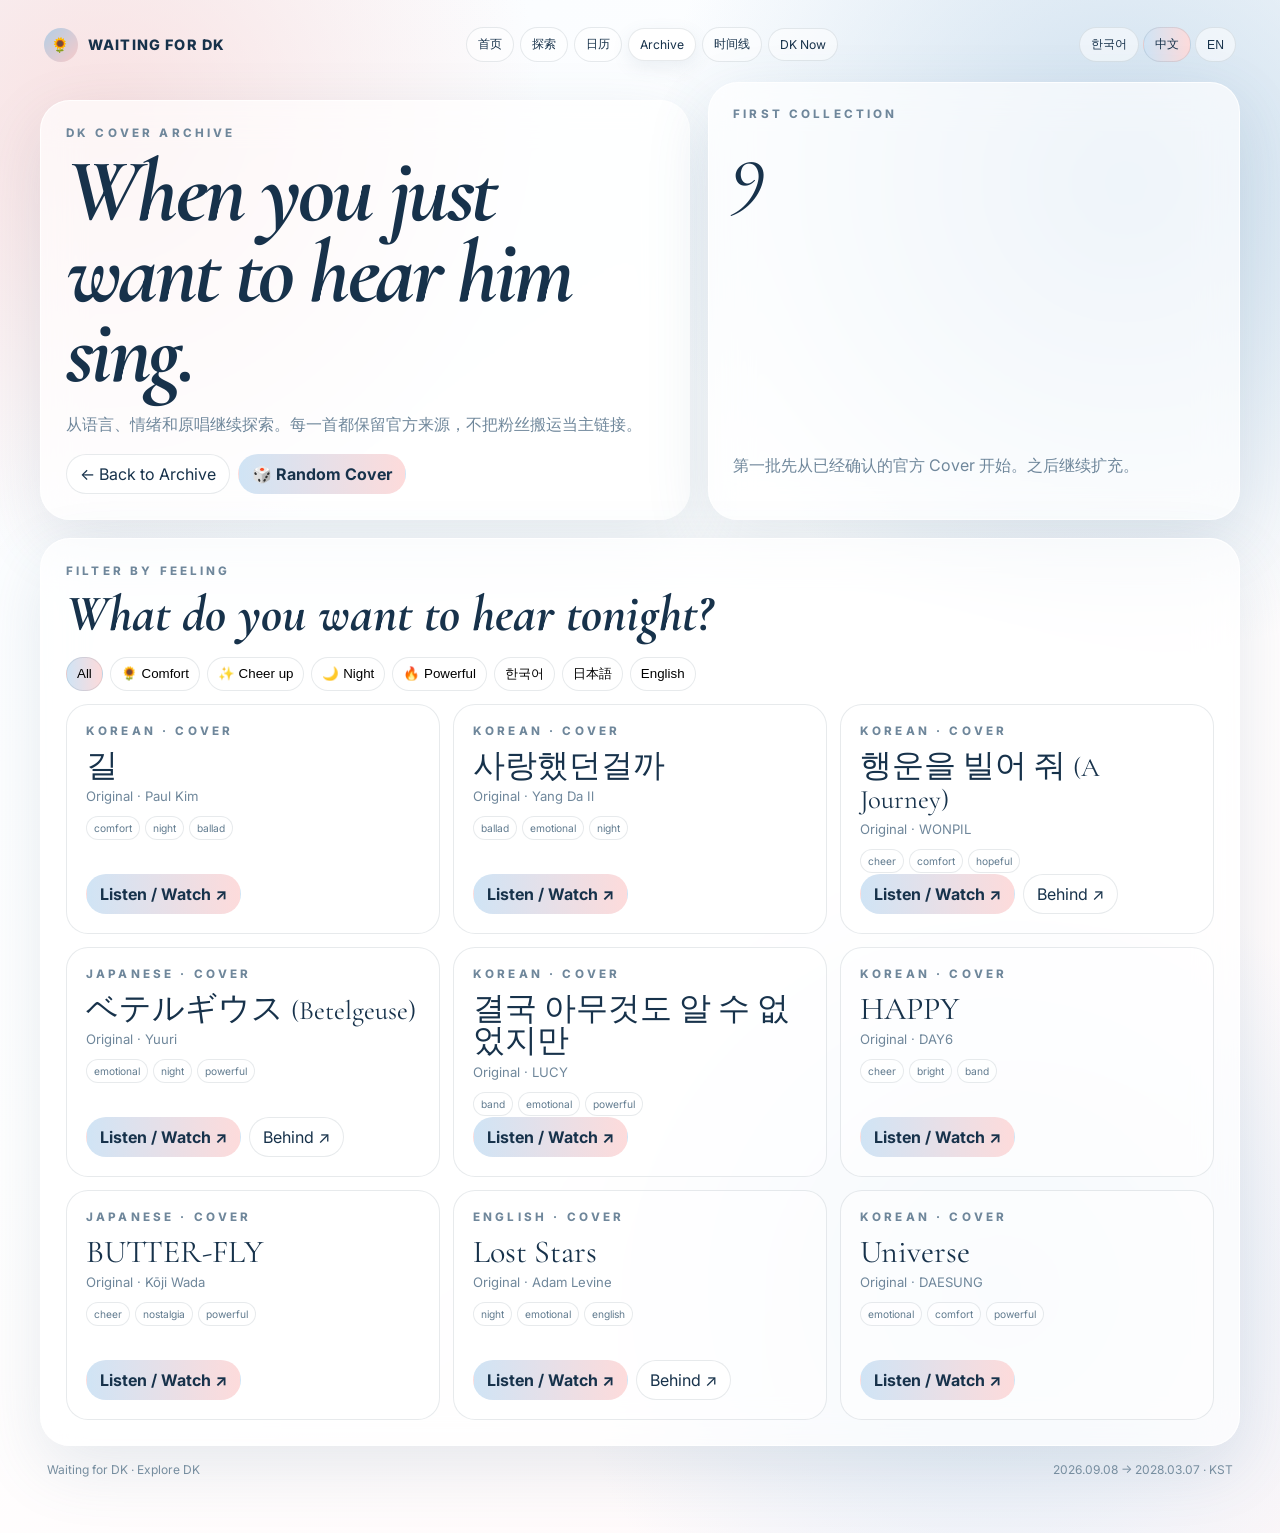
==== covers.html @ 8fb79468 "Add files via upload Add DK Cover Archive" ====
<!doctype html>
<html lang="zh-Hans">
<head>
<meta charset="utf-8"><meta name="viewport" content="width=device-width,initial-scale=1">
<title>DK Cover Archive · Waiting for DK</title>
<link rel="preconnect" href="https://fonts.googleapis.com"><link rel="preconnect" href="https://fonts.gstatic.com" crossorigin>
<link href="https://fonts.googleapis.com/css2?family=Cormorant+Garamond:ital,wght@0,500;0,600;1,500;1,600&family=Inter:wght@400;500;600;700;800&display=swap" rel="stylesheet">
<link rel="stylesheet" href="assets/style.css">
</head>
<body>
<div class="wrap">
<nav class="site-nav"></nav>

<section class="cover-hero">
 <article class="glass section">
  <div class="eyebrow">DK COVER ARCHIVE</div>
  <h1 class="page-title">When you just<br>want to hear him sing.</h1>
  <p class="lede">从语言、情绪和原唱继续探索。每一首都保留官方来源，不把粉丝搬运当主链接。</p>
  <div class="row"><a class="btn" href="archive.html">← Back to Archive</a><button class="btn primary" id="randomCover">🎲 Random Cover</button></div>
 </article>
 <aside class="glass cover-stats">
  <div><div class="eyebrow">FIRST COLLECTION</div><div class="number" id="coverCount">9</div></div>
  <p class="lede">第一批先从已经确认的官方 Cover 开始。之后继续扩充。</p>
 </aside>
</section>

<section class="glass section">
 <div class="section-head">
  <div><div class="eyebrow">FILTER BY FEELING</div><h2 class="section-title">What do you want to hear tonight?</h2></div>
 </div>
 <div class="filters">
  <button class="filter active" data-filter="all">All</button>
  <button class="filter" data-filter="comfort">🌻 Comfort</button>
  <button class="filter" data-filter="cheer">✨ Cheer up</button>
  <button class="filter" data-filter="night">🌙 Night</button>
  <button class="filter" data-filter="powerful">🔥 Powerful</button>
  <button class="filter" data-filter="ko">한국어</button>
  <button class="filter" data-filter="ja">日本語</button>
  <button class="filter" data-filter="en">English</button>
 </div>
 <div class="cover-grid" id="coverGrid"></div>
</section>

<footer class="footer"></footer>
</div>
<div class="modal-back" id="modalBack"><div class="modal"><button class="close" id="modalClose">×</button><div id="modalContent"></div></div></div>
<script src="assets/data.js"></script><script src="assets/app.js"></script>
<script>
let coverFilter="all";
function languageLabel(x){return x==="ko"?"Korean":x==="ja"?"Japanese":"English"}
function renderCovers(){
 let arr=DATA.covers||[];
 if(coverFilter!=="all")arr=arr.filter(c=>c.language===coverFilter||c.moods.includes(coverFilter)||c.tags.includes(coverFilter));
 coverGrid.innerHTML=arr.map(c=>`
 <article class="cover-card">
  <div>
   <div class="eyebrow">${languageLabel(c.language)} · COVER</div>
   <div class="cover-title">${c.title}${c.subtitle?` <small>(${c.subtitle})</small>`:""}</div>
   <div class="artist">Original · ${c.original_artist}</div>
   <div class="cover-tags">${c.moods.slice(0,3).map(t=>`<span>${t}</span>`).join("")}</div>
  </div>
  <div class="row">
   <a class="btn primary" href="${c.url}" target="_blank">Listen / Watch ↗</a>
   ${c.behind?`<a class="btn" href="${c.behind}" target="_blank">Behind ↗</a>`:""}
  </div>
 </article>`).join("");
}
document.addEventListener("DOMContentLoaded",()=>{
 initNav("archive"); coverCount.textContent=(DATA.covers||[]).length; renderCovers();
 document.querySelectorAll("[data-filter]").forEach(b=>b.onclick=()=>{document.querySelectorAll("[data-filter]").forEach(x=>x.classList.remove("active"));b.classList.add("active");coverFilter=b.dataset.filter;renderCovers()});
 randomCover.onclick=()=>{const arr=DATA.covers||[];const c=arr[Math.floor(Math.random()*arr.length)];window.open(c.url,"_blank")}
});
</script>
</body></html>
---- assets/style.css ----
:root{--ink:#17324b;--muted:#6f879b;--blue:#b3cee5;--blue2:#d0e4f5;--pink:#f7cac9;--pink2:#fddbdb;--line:rgba(23,50,75,.10);--glass:rgba(255,255,255,.68);--shadow:0 22px 65px rgba(75,111,142,.14)}
*{box-sizing:border-box}html{scroll-behavior:smooth}body{margin:0;color:var(--ink);font-family:Inter,-apple-system,BlinkMacSystemFont,"Segoe UI","PingFang SC","Noto Sans KR","Microsoft YaHei",sans-serif;background:radial-gradient(circle at 8% 8%,rgba(247,202,201,.54),transparent 24%),radial-gradient(circle at 88% 12%,rgba(179,206,229,.68),transparent 27%),radial-gradient(circle at 78% 84%,rgba(208,228,245,.72),transparent 27%),linear-gradient(145deg,#f9fcff,#fff 48%,#fff8f9);min-height:100vh}a{color:inherit}.wrap{width:min(1200px,calc(100% - 28px));margin:auto;padding:18px 0 56px}.glass{background:var(--glass);border:1px solid rgba(255,255,255,.82);box-shadow:var(--shadow);backdrop-filter:blur(20px);-webkit-backdrop-filter:blur(20px);border-radius:30px}.site-nav{display:flex;align-items:center;justify-content:space-between;gap:14px;padding:9px 4px 20px}.brand{display:flex;align-items:center;gap:10px;text-decoration:none;font-weight:800;letter-spacing:.08em;text-transform:uppercase;font-size:.9rem}.brand-mark{width:34px;height:34px;border-radius:50%;display:grid;place-items:center;background:linear-gradient(135deg,var(--blue),var(--pink))}.nav-links{display:flex;align-items:center;gap:6px;flex-wrap:wrap}.nav-links a,.lang button{border:1px solid var(--line);background:rgba(255,255,255,.54);border-radius:999px;padding:8px 11px;text-decoration:none;font-size:.76rem}.nav-links a.active{background:#fff;box-shadow:0 6px 18px rgba(74,109,136,.1)}.lang{display:flex;gap:4px}.lang button{cursor:pointer;color:var(--ink)}.lang button.active{background:linear-gradient(90deg,var(--blue2),var(--pink2))}.eyebrow{font-size:.73rem;letter-spacing:.27em;text-transform:uppercase;color:var(--muted);font-weight:760;margin-bottom:12px}.serif{font-family:"Cormorant Garamond",Georgia,serif;font-style:italic}.page-title{font-family:"Cormorant Garamond",Georgia,serif;font-style:italic;font-size:clamp(3.1rem,7vw,6.8rem);line-height:.9;letter-spacing:-.04em;margin:0}.section-title{font-family:"Cormorant Garamond",Georgia,serif;font-style:italic;font-size:clamp(2.2rem,4vw,3.7rem);line-height:.95;margin:0}.lede{color:var(--muted);line-height:1.75;max-width:720px}.btn{border:1px solid var(--line);background:rgba(255,255,255,.68);border-radius:999px;padding:9px 13px;text-decoration:none;cursor:pointer;color:var(--ink);font:inherit}.btn.primary{background:linear-gradient(90deg,var(--blue2),var(--pink2));border-color:transparent;font-weight:700}.row{display:flex;gap:8px;align-items:center;flex-wrap:wrap}.grid2{display:grid;grid-template-columns:repeat(2,minmax(0,1fr));gap:18px}.grid3{display:grid;grid-template-columns:repeat(3,minmax(0,1fr));gap:14px}.panel{padding:25px}.section{margin-top:18px;padding:25px}.section-head{display:flex;justify-content:space-between;align-items:end;gap:16px;flex-wrap:wrap;margin-bottom:18px}.small{color:var(--muted);font-size:.82rem;line-height:1.65}.card{padding:18px;border:1px solid var(--line);border-radius:20px;background:rgba(255,255,255,.5)}.card h3{margin:7px 0 7px}.card p{margin:0;color:var(--muted);line-height:1.65;font-size:.86rem}.footer{display:flex;justify-content:space-between;gap:12px;flex-wrap:wrap;padding:16px 7px 0;color:#7a90a1;font-size:.75rem}
.home-hero{display:grid;grid-template-columns:1.08fr .92fr;gap:18px}.home-copy{min-height:630px;padding:clamp(28px,5vw,60px);display:flex;flex-direction:column;justify-content:center}.ddayrow{display:flex;align-items:flex-end;gap:14px;flex-wrap:wrap;margin:34px 0 18px}.dday{font-size:clamp(4.2rem,9vw,8.2rem);font-weight:850;line-height:.84;letter-spacing:-.06em;background:linear-gradient(110deg,#6d97b8,#d7959c);-webkit-background-clip:text;background-clip:text;color:transparent}.timer{display:grid;grid-template-columns:repeat(4,1fr);gap:8px;max-width:640px}.time{padding:14px 8px;text-align:center;background:rgba(255,255,255,.5);border:1px solid var(--line);border-radius:17px}.time b{display:block;font-size:clamp(1.3rem,3vw,2rem)}.time span{display:block;margin-top:4px;font-size:.62rem;letter-spacing:.13em;color:var(--muted);text-transform:uppercase}.hero-photo{min-height:630px;overflow:hidden;position:relative;background:linear-gradient(145deg,var(--blue2),#fff,var(--pink2))}.hero-photo img{position:absolute;inset:0;width:100%;height:100%;object-fit:cover}.hero-photo:after{content:"";position:absolute;inset:0;background:linear-gradient(180deg,transparent 42%,rgba(16,42,63,.76))}.photo-caption{position:absolute;left:25px;right:25px;bottom:24px;z-index:2;color:white}.photo-caption strong{display:block;font-size:2rem;font-family:"Cormorant Garamond",Georgia,serif;font-style:italic}.progressbar{height:13px;border-radius:999px;background:rgba(23,50,75,.08);overflow:hidden}.fill{height:100%;background:linear-gradient(90deg,var(--blue),var(--pink));width:0}.portal-grid{display:grid;grid-template-columns:repeat(3,1fr);gap:13px}.portal{min-height:190px;padding:20px;border-radius:23px;border:1px solid var(--line);background:rgba(255,255,255,.5);text-decoration:none;display:flex;flex-direction:column;justify-content:space-between;transition:.22s}.portal:hover{transform:translateY(-4px);box-shadow:0 14px 30px rgba(80,113,140,.10)}.portal .icon{font-size:1.8rem}.portal b{display:block;font-family:"Cormorant Garamond",Georgia,serif;font-size:1.9rem}.portal span{color:var(--muted);font-size:.82rem;line-height:1.5}.daily-card{padding:22px;border-radius:24px;background:linear-gradient(135deg,rgba(208,228,245,.62),rgba(253,219,219,.48))}.daily-card .ko{font-family:"Cormorant Garamond",Georgia,serif;font-size:2rem;line-height:1.15}
.moods{display:grid;grid-template-columns:repeat(3,1fr);gap:11px}.mood{min-height:130px;border:1px solid var(--line);border-radius:21px;background:rgba(255,255,255,.48);padding:18px;cursor:pointer;text-align:left;color:var(--ink);transition:.2s}.mood:hover{transform:translateY(-3px)}.mood .icon{font-size:1.65rem}.mood b{display:block;margin-top:14px}.mood span{display:block;margin-top:4px;color:var(--muted);font-size:.78rem}.surprise{overflow:hidden}.surprise-img{height:260px;background:linear-gradient(135deg,var(--blue2),var(--pink2))}.surprise-img img{width:100%;height:100%;object-fit:cover}.surprise-body{padding:20px}.universe{height:430px;position:relative;border-radius:24px;background:radial-gradient(circle at center,rgba(255,255,255,.78),rgba(208,228,245,.22) 52%,rgba(179,206,229,.12));border:1px solid var(--line)}.center-orb{position:absolute;left:50%;top:50%;transform:translate(-50%,-50%);width:126px;height:126px;border-radius:50%;display:grid;place-items:center;text-align:center;background:linear-gradient(135deg,var(--blue),var(--pink));font-family:"Cormorant Garamond",Georgia,serif;font-size:2rem;font-style:italic}.orb{position:absolute;border:1px solid var(--line);background:rgba(255,255,255,.74);border-radius:999px;padding:11px 14px;cursor:pointer}.o1{left:8%;top:16%}.o2{right:8%;top:15%}.o3{left:13%;bottom:18%}.o4{right:12%;bottom:17%}.o5{left:43%;top:6%}.o6{left:42%;bottom:6%}
.calendar-head{display:flex;justify-content:space-between;align-items:end;gap:14px;flex-wrap:wrap}.weekdays,.calendar-grid{display:grid;grid-template-columns:repeat(7,minmax(0,1fr));gap:9px}.weekday{text-align:center;color:var(--muted);font-size:.7rem;letter-spacing:.12em;text-transform:uppercase;padding-top:10px}.calendar-grid{margin-top:8px}.day{min-height:104px;padding:10px;border-radius:17px;background:rgba(255,255,255,.5);border:1px solid rgba(23,50,75,.07);display:flex;flex-direction:column;justify-content:space-between}.day.empty{opacity:.35;border-style:dashed}.day.completed{background:linear-gradient(180deg,rgba(255,255,255,.76),rgba(179,206,229,.24))}.day.future{background:linear-gradient(180deg,rgba(255,255,255,.76),rgba(247,202,201,.17))}.day.today{outline:2px solid rgba(109,151,184,.4);box-shadow:0 9px 24px rgba(109,151,184,.12)}.day.outside{opacity:.5}.day-number{font-weight:780}.day-meta{font-size:.69rem;color:#5f7e96}.badge{display:inline-flex;margin-top:5px;padding:3px 6px;border-radius:999px;background:rgba(255,255,255,.7);border:1px solid var(--line);font-size:.61rem}
.searchbar{display:grid;grid-template-columns:1fr auto;gap:8px}.searchbar input{border:1px solid var(--line);background:rgba(255,255,255,.66);border-radius:18px;padding:15px 17px;font:inherit;color:var(--ink);outline:none}.filters{display:flex;gap:7px;flex-wrap:wrap;margin:13px 0}.filter{border:1px solid var(--line);background:rgba(255,255,255,.6);border-radius:999px;padding:7px 10px;cursor:pointer}.filter.active{background:linear-gradient(90deg,var(--blue2),var(--pink2))}.archive-grid{display:grid;grid-template-columns:repeat(3,1fr);gap:13px}.archive-card{overflow:hidden;border:1px solid var(--line);border-radius:21px;background:rgba(255,255,255,.52)}.archive-img{height:170px;background:linear-gradient(135deg,var(--blue2),var(--pink2))}.archive-img img{width:100%;height:100%;object-fit:cover}.archive-body{padding:16px}.archive-body small{color:var(--muted)}.archive-body h3{margin:6px 0 7px}.archive-body p{margin:0;color:var(--muted);font-size:.82rem;line-height:1.6}.timeline{display:grid;gap:13px}.era{display:grid;grid-template-columns:110px 1fr;gap:20px;padding:20px;border:1px solid var(--line);border-radius:22px;background:rgba(255,255,255,.5)}.era-year{font-family:"Cormorant Garamond",Georgia,serif;font-size:2.8rem;font-style:italic}.era p{margin:4px 0 0;color:var(--muted);line-height:1.65}.social-grid{display:grid;grid-template-columns:repeat(3,1fr);gap:13px}.social-card{min-height:180px;padding:18px;border:1px solid var(--line);border-radius:21px;background:rgba(255,255,255,.5);text-decoration:none;display:flex;flex-direction:column;justify-content:space-between}.social-card b{font-size:1.25rem}.social-card small{color:var(--muted)}.modal-back{position:fixed;inset:0;background:rgba(13,31,47,.42);display:none;align-items:center;justify-content:center;padding:18px;z-index:20}.modal-back.show{display:flex}.modal{width:min(620px,100%);max-height:88vh;overflow:auto;background:#fff;padding:25px;border-radius:28px}.close{float:right;border:0;background:#eef4f8;border-radius:50%;width:34px;height:34px;cursor:pointer}
@media(max-width:900px){.home-hero{grid-template-columns:1fr}.hero-photo{min-height:540px}.grid2{grid-template-columns:1fr}.grid3,.archive-grid,.social-grid{grid-template-columns:1fr 1fr}.portal-grid{grid-template-columns:1fr 1fr}.moods{grid-template-columns:1fr 1fr}}
@media(max-width:690px){.nav-links{display:none}.grid3,.archive-grid,.social-grid{grid-template-columns:1fr}.portal-grid{grid-template-columns:1fr}.moods{grid-template-columns:1fr 1fr}.era{grid-template-columns:1fr}.weekdays,.calendar-grid{gap:5px}.day{min-height:82px;padding:7px}.day-meta{font-size:.61rem}}
@media(max-width:480px){.wrap{width:min(100% - 18px,1200px)}.home-copy{min-height:580px;padding:28px 21px}.hero-photo{min-height:470px}.timer{gap:5px}.moods{grid-template-columns:1fr}.universe{height:450px}.center-orb{width:106px;height:106px}.orb{font-size:.75rem}.o1{left:3%;top:12%}.o2{right:3%;top:13%}.o3{left:3%;bottom:20%}.o4{right:2%;bottom:19%}.o5{left:38%;top:3%}.o6{left:36%;bottom:4%}}

.mobile-dock{display:none}
@media(max-width:690px){
 .mobile-dock{position:fixed;left:10px;right:10px;bottom:10px;z-index:15;display:grid;grid-template-columns:repeat(6,1fr);gap:4px;padding:7px;background:rgba(255,255,255,.86);border:1px solid var(--line);border-radius:22px;box-shadow:0 16px 45px rgba(35,61,82,.18);backdrop-filter:blur(18px)}
 .mobile-dock a{text-decoration:none;text-align:center;padding:7px 2px;border-radius:14px;font-size:.58rem;color:var(--muted)}
 .mobile-dock a b{display:block;font-size:1rem;margin-bottom:2px}
 .mobile-dock a.active{background:linear-gradient(135deg,var(--blue2),var(--pink2));color:var(--ink)}
 body{padding-bottom:76px}
}

.cover-hero{display:grid;grid-template-columns:1.1fr .9fr;gap:18px}
.cover-stats{padding:24px;display:flex;flex-direction:column;justify-content:space-between;min-height:260px}
.cover-stats .number{font-family:"Cormorant Garamond",Georgia,serif;font-style:italic;font-size:5rem;line-height:.9}
.cover-grid{display:grid;grid-template-columns:repeat(3,minmax(0,1fr));gap:13px}
.cover-card{min-height:230px;padding:19px;border:1px solid var(--line);border-radius:22px;background:rgba(255,255,255,.52);display:flex;flex-direction:column;justify-content:space-between}
.cover-card .cover-title{font-family:"Cormorant Garamond",Georgia,serif;font-size:2rem;line-height:1.02;margin:12px 0 6px}
.cover-card .artist{color:var(--muted);font-size:.82rem}
.cover-tags{display:flex;gap:5px;flex-wrap:wrap;margin-top:12px}
.cover-tags span{padding:5px 7px;border:1px solid var(--line);border-radius:999px;font-size:.64rem;color:#617b8f;background:rgba(255,255,255,.58)}
@media(max-width:900px){.cover-hero{grid-template-columns:1fr}.cover-grid{grid-template-columns:1fr 1fr}}
@media(max-width:690px){.cover-grid{grid-template-columns:1fr}}
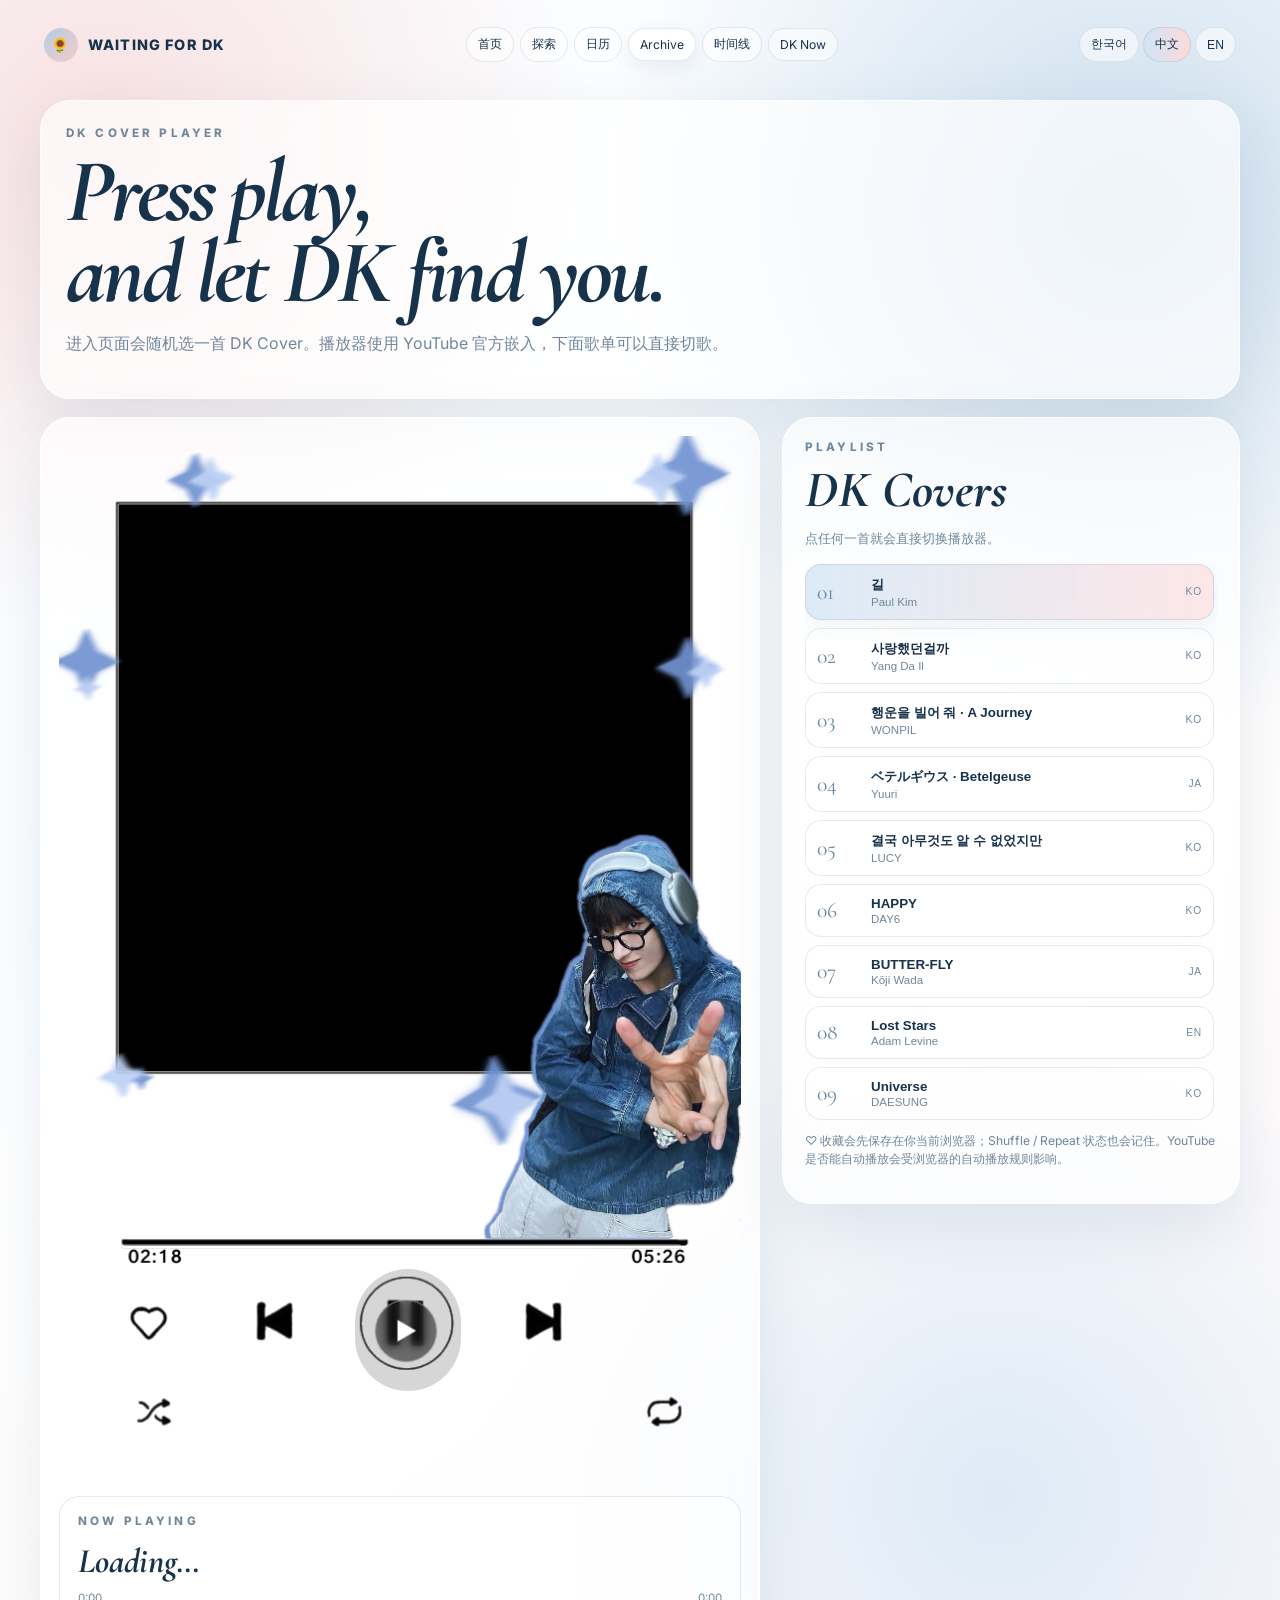
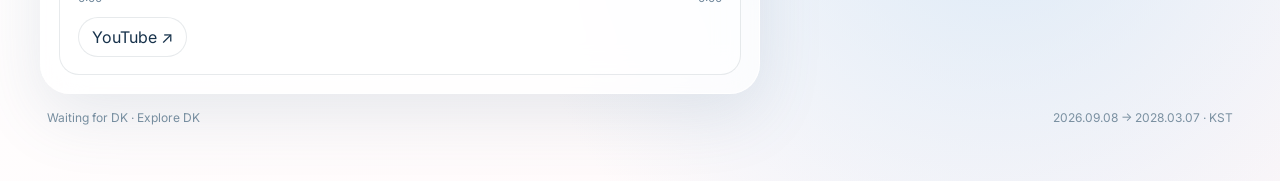
==== commit a0fca9cc: "Add files via upload Add DK YouTube cover player" ====
--- a/covers.html
+++ b/covers.html
@@ -2,7 +2,7 @@
 <html lang="zh-Hans">
 <head>
 <meta charset="utf-8"><meta name="viewport" content="width=device-width,initial-scale=1">
-<title>DK Cover Archive · Waiting for DK</title>
+<title>DK Cover Player · Waiting for DK</title>
 <link rel="preconnect" href="https://fonts.googleapis.com"><link rel="preconnect" href="https://fonts.gstatic.com" crossorigin>
 <link href="https://fonts.googleapis.com/css2?family=Cormorant+Garamond:ital,wght@0,500;0,600;1,500;1,600&family=Inter:wght@400;500;600;700;800&display=swap" rel="stylesheet">
 <link rel="stylesheet" href="assets/style.css">
@@ -11,64 +11,150 @@
 <div class="wrap">
 <nav class="site-nav"></nav>
 
-<section class="cover-hero">
- <article class="glass section">
-  <div class="eyebrow">DK COVER ARCHIVE</div>
-  <h1 class="page-title">When you just<br>want to hear him sing.</h1>
-  <p class="lede">从语言、情绪和原唱继续探索。每一首都保留官方来源，不把粉丝搬运当主链接。</p>
-  <div class="row"><a class="btn" href="archive.html">← Back to Archive</a><button class="btn primary" id="randomCover">🎲 Random Cover</button></div>
- </article>
- <aside class="glass cover-stats">
-  <div><div class="eyebrow">FIRST COLLECTION</div><div class="number" id="coverCount">9</div></div>
-  <p class="lede">第一批先从已经确认的官方 Cover 开始。之后继续扩充。</p>
- </aside>
+<section class="glass section">
+ <div class="eyebrow">DK COVER PLAYER</div>
+ <h1 class="page-title">Press play,<br>and let DK find you.</h1>
+ <p class="lede">进入页面会随机选一首 DK Cover。播放器使用 YouTube 官方嵌入，下面歌单可以直接切歌。</p>
 </section>
 
-<section class="glass section">
- <div class="section-head">
-  <div><div class="eyebrow">FILTER BY FEELING</div><h2 class="section-title">What do you want to hear tonight?</h2></div>
- </div>
- <div class="filters">
-  <button class="filter active" data-filter="all">All</button>
-  <button class="filter" data-filter="comfort">🌻 Comfort</button>
-  <button class="filter" data-filter="cheer">✨ Cheer up</button>
-  <button class="filter" data-filter="night">🌙 Night</button>
-  <button class="filter" data-filter="powerful">🔥 Powerful</button>
-  <button class="filter" data-filter="ko">한국어</button>
-  <button class="filter" data-filter="ja">日本語</button>
-  <button class="filter" data-filter="en">English</button>
- </div>
- <div class="cover-grid" id="coverGrid"></div>
+<section class="dk-player-page" style="margin-top:18px">
+ <article class="glass dk-player-card">
+  <div class="skin-player">
+    <div class="player-video"><div id="ytPlayer"></div></div>
+    <img class="player-skin" src="assets/dk-player-skin.png" alt="DK player skin">
+    <div class="player-progress" id="progressHit">
+      <div class="player-progress-track"><div class="player-progress-fill" id="progressFill"></div></div>
+    </div>
+
+    <button class="player-hit hit-heart" id="heartBtn" aria-label="Favorite"></button>
+    <button class="player-hit hit-prev" id="prevBtn" aria-label="Previous"></button>
+    <button class="player-hit hit-play" id="playBtn" aria-label="Play or pause"></button>
+    <button class="player-hit hit-next" id="nextBtn" aria-label="Next"></button>
+    <button class="player-hit hit-shuffle" id="shuffleBtn" aria-label="Shuffle"></button>
+    <button class="player-hit hit-repeat" id="repeatBtn" aria-label="Repeat"></button>
+
+    <div class="play-state-icon" id="playIcon">▶</div>
+    <div class="favorite-state" id="favoriteState">♥</div>
+    <div class="mode-dot shuffle-dot" id="shuffleDot"></div>
+    <div class="mode-dot repeat-dot" id="repeatDot"></div>
+  </div>
+
+  <div class="now-playing">
+    <div class="eyebrow">NOW PLAYING</div>
+    <h2 id="nowTitle">Loading…</h2>
+    <div class="now-meta" id="nowArtist"></div>
+    <div class="time-row"><span id="currentTime">0:00</span><span id="duration">0:00</span></div>
+    <div class="row" style="margin-top:12px">
+      <a class="btn" id="youtubeLink" target="_blank">YouTube ↗</a>
+      <a class="btn" id="behindLink" target="_blank" style="display:none">Behind ↗</a>
+    </div>
+  </div>
+ </article>
+
+ <aside class="glass playlist-panel">
+   <div class="eyebrow">PLAYLIST</div>
+   <h2 class="section-title">DK Covers</h2>
+   <p class="small">点任何一首就会直接切换播放器。</p>
+   <div class="playlist" id="playlist"></div>
+   <p class="player-note">♡ 收藏会先保存在你当前浏览器；Shuffle / Repeat 状态也会记住。YouTube 是否能自动播放会受浏览器的自动播放规则影响。</p>
+ </aside>
 </section>
 
 <footer class="footer"></footer>
 </div>
+
 <div class="modal-back" id="modalBack"><div class="modal"><button class="close" id="modalClose">×</button><div id="modalContent"></div></div></div>
-<script src="assets/data.js"></script><script src="assets/app.js"></script>
+<script src="assets/data.js"></script>
+<script src="assets/app.js"></script>
+<script src="https://www.youtube.com/iframe_api"></script>
 <script>
-let coverFilter="all";
-function languageLabel(x){return x==="ko"?"Korean":x==="ja"?"Japanese":"English"}
-function renderCovers(){
- let arr=DATA.covers||[];
- if(coverFilter!=="all")arr=arr.filter(c=>c.language===coverFilter||c.moods.includes(coverFilter)||c.tags.includes(coverFilter));
- coverGrid.innerHTML=arr.map(c=>`
- <article class="cover-card">
-  <div>
-   <div class="eyebrow">${languageLabel(c.language)} · COVER</div>
-   <div class="cover-title">${c.title}${c.subtitle?` <small>(${c.subtitle})</small>`:""}</div>
-   <div class="artist">Original · ${c.original_artist}</div>
-   <div class="cover-tags">${c.moods.slice(0,3).map(t=>`<span>${t}</span>`).join("")}</div>
-  </div>
-  <div class="row">
-   <a class="btn primary" href="${c.url}" target="_blank">Listen / Watch ↗</a>
-   ${c.behind?`<a class="btn" href="${c.behind}" target="_blank">Behind ↗</a>`:""}
-  </div>
- </article>`).join("");
+let player=null;
+let covers=DATA.covers||[];
+let currentIndex=0;
+let shuffleMode=localStorage.getItem("dk-shuffle")==="1";
+let repeatMode=localStorage.getItem("dk-repeat")==="1";
+let tick=null;
+
+function formatTime(sec){
+ sec=Math.max(0,Math.floor(Number(sec)||0));
+ const m=Math.floor(sec/60), s=sec%60;
+ return `${m}:${String(s).padStart(2,"0")}`;
 }
+function randomIndex(exclude){
+ if(covers.length<2)return 0;
+ let i=exclude;
+ while(i===exclude)i=Math.floor(Math.random()*covers.length);
+ return i;
+}
+function loadTrack(i, autoplay=true){
+ currentIndex=(i+covers.length)%covers.length;
+ const c=covers[currentIndex];
+ nowTitle.textContent=c.title+(c.subtitle?` (${c.subtitle})`:"");
+ nowArtist.textContent=`Original · ${c.original_artist}`;
+ youtubeLink.href=c.youtube_url||`https://www.youtube.com/watch?v=${c.youtube_id}`;
+ if(c.behind){behindLink.href=c.behind;behindLink.style.display=""}else behindLink.style.display="none";
+ renderPlaylist();
+ refreshFavorite();
+ if(player&&player.loadVideoById){
+   if(autoplay)player.loadVideoById(c.youtube_id);
+   else player.cueVideoById(c.youtube_id);
+ }
+}
+function renderPlaylist(){
+ playlist.innerHTML=covers.map((c,i)=>`
+ <button class="track-item ${i===currentIndex?"active":""}" data-i="${i}">
+  <span class="track-num">${String(i+1).padStart(2,"0")}</span>
+  <span><span class="track-title">${c.title}${c.subtitle?` · ${c.subtitle}`:""}</span><span class="track-artist">${c.original_artist}</span></span>
+  <span class="track-lang">${c.language}</span>
+ </button>`).join("");
+ document.querySelectorAll(".track-item").forEach(b=>b.onclick=()=>loadTrack(Number(b.dataset.i),true));
+}
+function favoriteKey(){return "dk-fav-"+covers[currentIndex].id}
+function refreshFavorite(){favoriteState.classList.toggle("show",localStorage.getItem(favoriteKey())==="1")}
+heartBtn.onclick=()=>{const k=favoriteKey();if(localStorage.getItem(k)==="1")localStorage.removeItem(k);else localStorage.setItem(k,"1");refreshFavorite()}
+prevBtn.onclick=()=>{loadTrack(shuffleMode?randomIndex(currentIndex):currentIndex-1,true)}
+nextBtn.onclick=()=>{loadTrack(shuffleMode?randomIndex(currentIndex):currentIndex+1,true)}
+playBtn.onclick=()=>{if(!player)return;const s=player.getPlayerState();if(s===YT.PlayerState.PLAYING)player.pauseVideo();else player.playVideo()}
+shuffleBtn.onclick=()=>{shuffleMode=!shuffleMode;localStorage.setItem("dk-shuffle",shuffleMode?"1":"0");shuffleDot.classList.toggle("show",shuffleMode)}
+repeatBtn.onclick=()=>{repeatMode=!repeatMode;localStorage.setItem("dk-repeat",repeatMode?"1":"0");repeatDot.classList.toggle("show",repeatMode)}
+progressHit.onclick=e=>{if(!player||!player.getDuration)return;const rect=progressHit.getBoundingClientRect();const ratio=Math.max(0,Math.min(1,(e.clientX-rect.left)/rect.width));player.seekTo(player.getDuration()*ratio,true)}
+
+function onYouTubeIframeAPIReady(){
+ currentIndex=Math.floor(Math.random()*covers.length);
+ const c=covers[currentIndex];
+ player=new YT.Player("ytPlayer",{
+  videoId:c.youtube_id,
+  playerVars:{autoplay:1,controls:0,rel:0,modestbranding:1,playsinline:1,enablejsapi:1},
+  events:{
+   onReady:()=>{
+    loadTrack(currentIndex,false);
+    shuffleDot.classList.toggle("show",shuffleMode);
+    repeatDot.classList.toggle("show",repeatMode);
+    player.playVideo();
+    tick=setInterval(()=>{
+      if(!player||!player.getDuration)return;
+      const dur=player.getDuration()||0,cur=player.getCurrentTime()||0;
+      duration.textContent=formatTime(dur);currentTime.textContent=formatTime(cur);
+      progressFill.style.width=dur?`${(cur/dur)*100}%`:"0%";
+    },500);
+   },
+   onStateChange:e=>{
+    playIcon.textContent=e.data===YT.PlayerState.PLAYING?"Ⅱ":"▶";
+    if(e.data===YT.PlayerState.ENDED){
+      if(repeatMode){player.seekTo(0);player.playVideo()}
+      else loadTrack(shuffleMode?randomIndex(currentIndex):currentIndex+1,true);
+    }
+   }
+  }
+ });
+}
+
 document.addEventListener("DOMContentLoaded",()=>{
- initNav("archive"); coverCount.textContent=(DATA.covers||[]).length; renderCovers();
- document.querySelectorAll("[data-filter]").forEach(b=>b.onclick=()=>{document.querySelectorAll("[data-filter]").forEach(x=>x.classList.remove("active"));b.classList.add("active");coverFilter=b.dataset.filter;renderCovers()});
- randomCover.onclick=()=>{const arr=DATA.covers||[];const c=arr[Math.floor(Math.random()*arr.length)];window.open(c.url,"_blank")}
+ initNav("archive");
+ renderPlaylist();
+ shuffleDot.classList.toggle("show",shuffleMode);
+ repeatDot.classList.toggle("show",repeatMode);
 });
 </script>
-</body></html>+</body>
+</html>
--- a/assets/style.css
+++ b/assets/style.css
@@ -29,3 +29,40 @@
 .cover-tags span{padding:5px 7px;border:1px solid var(--line);border-radius:999px;font-size:.64rem;color:#617b8f;background:rgba(255,255,255,.58)}
 @media(max-width:900px){.cover-hero{grid-template-columns:1fr}.cover-grid{grid-template-columns:1fr 1fr}}
 @media(max-width:690px){.cover-grid{grid-template-columns:1fr}}
+
+/* v7 DK custom YouTube player */
+.dk-player-page{display:grid;grid-template-columns:minmax(0,720px) 1fr;gap:22px;align-items:start}
+.dk-player-card{padding:18px}
+.skin-player{position:relative;width:min(100%,687px);aspect-ratio:687/1065;margin:0 auto}
+.player-video{position:absolute;left:8.44%;top:6.29%;width:84.43%;height:53.99%;z-index:1;background:#000;overflow:hidden}
+.player-video iframe,.player-video>div{width:100%!important;height:100%!important}
+.player-skin{position:absolute;inset:0;width:100%;height:100%;z-index:3;pointer-events:none}
+.player-progress{position:absolute;left:9.17%;top:75.75%;width:82.1%;height:18px;z-index:5;cursor:pointer;display:flex;align-items:center}
+.player-progress-track{width:100%;height:4px;background:rgba(255,255,255,.32);border-radius:99px;overflow:hidden;box-shadow:0 0 0 1px rgba(23,50,75,.10)}
+.player-progress-fill{height:100%;width:0;background:linear-gradient(90deg,var(--blue),var(--pink));border-radius:99px}
+.player-hit{position:absolute;z-index:6;border:0;background:transparent;cursor:pointer;border-radius:999px}
+.player-hit:hover{background:rgba(179,206,229,.10)}
+.hit-heart{left:7.5%;top:80.7%;width:12%;height:8.8%}
+.hit-prev{left:25.3%;top:80.3%;width:13%;height:9.2%}
+.hit-play{left:43.4%;top:78.8%;width:15.5%;height:11.5%;background:rgba(0,0,0,.16)}
+.hit-next{left:66.4%;top:80.3%;width:12%;height:9.2%}
+.hit-shuffle{left:7.2%;top:90%;width:13%;height:7.2%}
+.hit-repeat{right:4.2%;top:90%;width:13%;height:7.2%}
+.play-state-icon{position:absolute;z-index:7;left:50.95%;top:84.6%;transform:translate(-50%,-50%);width:63px;height:63px;border-radius:50%;display:grid;place-items:center;pointer-events:none;background:rgba(0,0,0,.48);border:1px solid rgba(255,255,255,.55);color:white;font-size:24px;backdrop-filter:blur(5px)}
+.favorite-state{position:absolute;z-index:7;left:13.5%;top:85.2%;transform:translate(-50%,-50%);pointer-events:none;color:#f7cac9;font-size:22px;text-shadow:0 0 14px rgba(247,202,201,.65);opacity:0}
+.favorite-state.show{opacity:1}
+.mode-dot{position:absolute;z-index:7;width:8px;height:8px;border-radius:50%;background:var(--pink);box-shadow:0 0 12px rgba(247,202,201,.9);opacity:0;pointer-events:none}
+.mode-dot.show{opacity:1}.shuffle-dot{left:13%;top:95%}.repeat-dot{right:10%;top:95%}
+.now-playing{margin-top:3px;padding:17px 18px;border-radius:20px;background:rgba(255,255,255,.5);border:1px solid var(--line)}
+.now-playing h2{margin:4px 0 3px;font-family:"Cormorant Garamond",Georgia,serif;font-style:italic;font-size:2.15rem}
+.now-meta{color:var(--muted);font-size:.82rem}.time-row{display:flex;justify-content:space-between;margin-top:9px;color:var(--muted);font-size:.72rem}
+.playlist-panel{padding:22px;position:sticky;top:16px}
+.playlist{display:grid;gap:8px;margin-top:14px;max-height:760px;overflow:auto;padding-right:3px}
+.track-item{display:grid;grid-template-columns:44px 1fr auto;gap:10px;align-items:center;padding:11px;border:1px solid var(--line);border-radius:16px;background:rgba(255,255,255,.48);cursor:pointer;text-align:left;color:var(--ink);transition:.2s}
+.track-item:hover{transform:translateX(2px);background:rgba(255,255,255,.72)}
+.track-item.active{background:linear-gradient(90deg,rgba(208,228,245,.75),rgba(253,219,219,.65));box-shadow:0 8px 24px rgba(80,113,140,.08)}
+.track-num{font-family:"Cormorant Garamond",Georgia,serif;font-size:1.35rem;color:#69879e}
+.track-title{font-weight:700}.track-artist{display:block;margin-top:2px;color:var(--muted);font-size:.72rem}.track-lang{font-size:.64rem;color:var(--muted);text-transform:uppercase;letter-spacing:.08em}
+.player-note{margin-top:12px;color:var(--muted);font-size:.76rem;line-height:1.55}
+@media(max-width:980px){.dk-player-page{grid-template-columns:1fr}.playlist-panel{position:static}.playlist{max-height:none}}
+@media(max-width:520px){.dk-player-card{padding:8px}.play-state-icon{width:46px;height:46px;font-size:18px}.now-playing h2{font-size:1.7rem}.playlist-panel{padding:17px}}
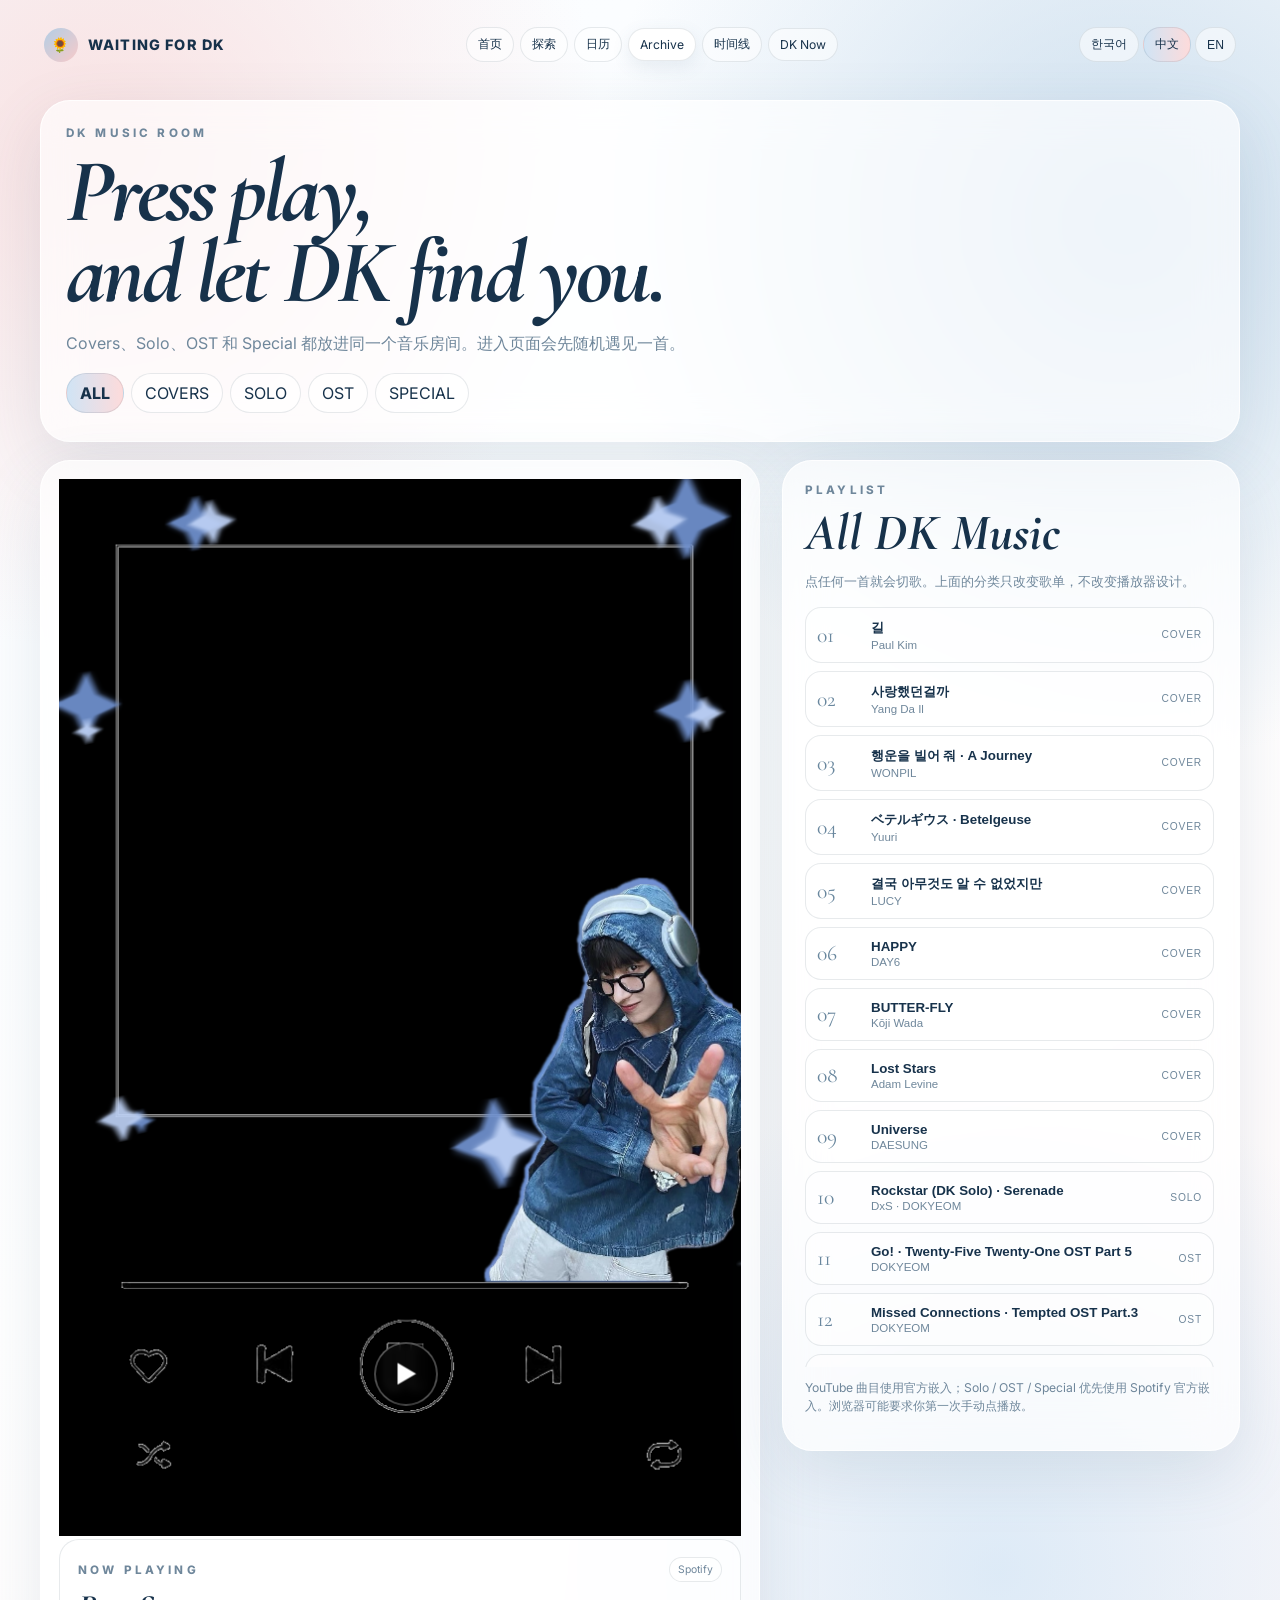
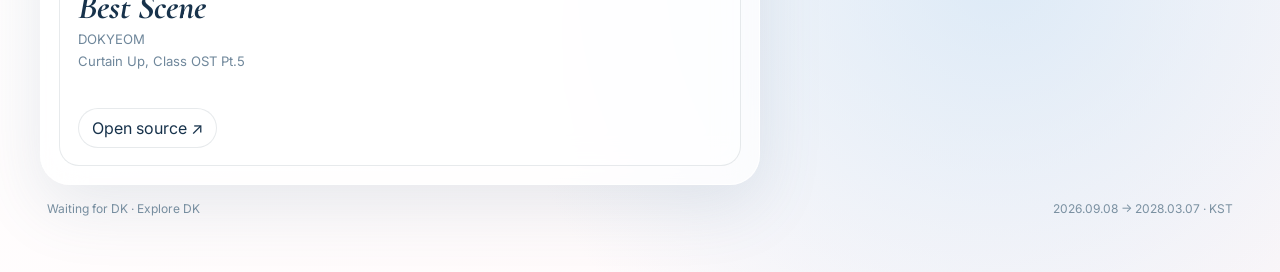
==== commit 2fa757aa: "Add files via upload Upgrade to DK Music Room v8" ====
--- a/covers.html
+++ b/covers.html
@@ -2,7 +2,7 @@
 <html lang="zh-Hans">
 <head>
 <meta charset="utf-8"><meta name="viewport" content="width=device-width,initial-scale=1">
-<title>DK Cover Player · Waiting for DK</title>
+<title>DK Music Room · Waiting for DK</title>
 <link rel="preconnect" href="https://fonts.googleapis.com"><link rel="preconnect" href="https://fonts.gstatic.com" crossorigin>
 <link href="https://fonts.googleapis.com/css2?family=Cormorant+Garamond:ital,wght@0,500;0,600;1,500;1,600&family=Inter:wght@400;500;600;700;800&display=swap" rel="stylesheet">
 <link rel="stylesheet" href="assets/style.css">
@@ -12,16 +12,25 @@
 <nav class="site-nav"></nav>
 
 <section class="glass section">
- <div class="eyebrow">DK COVER PLAYER</div>
+ <div class="eyebrow">DK MUSIC ROOM</div>
  <h1 class="page-title">Press play,<br>and let DK find you.</h1>
- <p class="lede">进入页面会随机选一首 DK Cover。播放器使用 YouTube 官方嵌入，下面歌单可以直接切歌。</p>
+ <p class="lede">Covers、Solo、OST 和 Special 都放进同一个音乐房间。进入页面会先随机遇见一首。</p>
+ <div class="music-tabs">
+   <button class="music-tab active" data-cat="all">ALL</button>
+   <button class="music-tab" data-cat="cover">COVERS</button>
+   <button class="music-tab" data-cat="solo">SOLO</button>
+   <button class="music-tab" data-cat="ost">OST</button>
+   <button class="music-tab" data-cat="special">SPECIAL</button>
+ </div>
 </section>
 
 <section class="dk-player-page" style="margin-top:18px">
  <article class="glass dk-player-card">
   <div class="skin-player">
-    <div class="player-video"><div id="ytPlayer"></div></div>
+    <div class="player-video" id="youtubeStage"><div id="ytPlayer"></div></div>
+    <div class="spotify-stage" id="spotifyStage"><div id="spotifyEmbed"></div></div>
     <img class="player-skin" src="assets/dk-player-skin.png" alt="DK player skin">
+
     <div class="player-progress" id="progressHit">
       <div class="player-progress-track"><div class="player-progress-fill" id="progressFill"></div></div>
     </div>
@@ -40,12 +49,16 @@
   </div>
 
   <div class="now-playing">
-    <div class="eyebrow">NOW PLAYING</div>
+    <div class="row" style="justify-content:space-between">
+      <div class="eyebrow" style="margin:0">NOW PLAYING</div>
+      <span class="provider-badge" id="providerBadge">YouTube</span>
+    </div>
     <h2 id="nowTitle">Loading…</h2>
     <div class="now-meta" id="nowArtist"></div>
+    <div class="small" id="nowSubtitle" style="margin-top:4px"></div>
     <div class="time-row"><span id="currentTime">0:00</span><span id="duration">0:00</span></div>
     <div class="row" style="margin-top:12px">
-      <a class="btn" id="youtubeLink" target="_blank">YouTube ↗</a>
+      <a class="btn" id="sourceLink" target="_blank">Open source ↗</a>
       <a class="btn" id="behindLink" target="_blank" style="display:none">Behind ↗</a>
     </div>
   </div>
@@ -53,10 +66,10 @@
 
  <aside class="glass playlist-panel">
    <div class="eyebrow">PLAYLIST</div>
-   <h2 class="section-title">DK Covers</h2>
-   <p class="small">点任何一首就会直接切换播放器。</p>
+   <h2 class="section-title" id="playlistTitle">All DK Music</h2>
+   <p class="small">点任何一首就会切歌。上面的分类只改变歌单，不改变播放器设计。</p>
    <div class="playlist" id="playlist"></div>
-   <p class="player-note">♡ 收藏会先保存在你当前浏览器；Shuffle / Repeat 状态也会记住。YouTube 是否能自动播放会受浏览器的自动播放规则影响。</p>
+   <p class="player-note">YouTube 曲目使用官方嵌入；Solo / OST / Special 优先使用 Spotify 官方嵌入。浏览器可能要求你第一次手动点播放。</p>
  </aside>
 </section>
 
@@ -64,96 +77,176 @@
 </div>
 
 <div class="modal-back" id="modalBack"><div class="modal"><button class="close" id="modalClose">×</button><div id="modalContent"></div></div></div>
+
 <script src="assets/data.js"></script>
 <script src="assets/app.js"></script>
 <script src="https://www.youtube.com/iframe_api"></script>
+<script src="https://open.spotify.com/embed/iframe-api/v1" async></script>
 <script>
-let player=null;
-let covers=DATA.covers||[];
+let allTracks=DATA.music||[];
+let filtered=allTracks.slice();
 let currentIndex=0;
+let currentTrack=null;
+let ytPlayer=null;
+let spotifyController=null;
+let spotifyReady=false;
 let shuffleMode=localStorage.getItem("dk-shuffle")==="1";
 let repeatMode=localStorage.getItem("dk-repeat")==="1";
+let currentCategory="all";
 let tick=null;
 
 function formatTime(sec){
  sec=Math.max(0,Math.floor(Number(sec)||0));
- const m=Math.floor(sec/60), s=sec%60;
+ const m=Math.floor(sec/60),s=sec%60;
  return `${m}:${String(s).padStart(2,"0")}`;
 }
 function randomIndex(exclude){
- if(covers.length<2)return 0;
+ if(filtered.length<2)return 0;
  let i=exclude;
- while(i===exclude)i=Math.floor(Math.random()*covers.length);
+ while(i===exclude)i=Math.floor(Math.random()*filtered.length);
  return i;
 }
-function loadTrack(i, autoplay=true){
- currentIndex=(i+covers.length)%covers.length;
- const c=covers[currentIndex];
- nowTitle.textContent=c.title+(c.subtitle?` (${c.subtitle})`:"");
- nowArtist.textContent=`Original · ${c.original_artist}`;
- youtubeLink.href=c.youtube_url||`https://www.youtube.com/watch?v=${c.youtube_id}`;
- if(c.behind){behindLink.href=c.behind;behindLink.style.display=""}else behindLink.style.display="none";
+function categoryTitle(cat){
+ return {all:"All DK Music",cover:"DK Covers",solo:"DK Solo",ost:"DK OST",special:"Special / Collab"}[cat]||"DK Music";
+}
+function favoriteKey(){return currentTrack?`dk-fav-${currentTrack.id}`:"dk-fav-none"}
+function refreshFavorite(){favoriteState.classList.toggle("show",localStorage.getItem(favoriteKey())==="1")}
+function showProvider(provider){
+ youtubeStage.style.display=provider==="youtube"?"block":"none";
+ spotifyStage.classList.toggle("active",provider==="spotify");
+ providerBadge.textContent=provider==="youtube"?"YouTube":"Spotify";
+ progressHit.style.opacity=provider==="youtube"?"1":"0";
+ progressHit.style.pointerEvents=provider==="youtube"?"auto":"none";
+ currentTime.style.opacity=provider==="youtube"?"1":"0";
+ duration.style.opacity=provider==="youtube"?"1":"0";
+}
+function renderPlaylist(){
+ playlistTitle.textContent=categoryTitle(currentCategory);
+ playlist.innerHTML=filtered.length?filtered.map((t,i)=>`
+ <button class="track-item ${currentTrack&&t.id===currentTrack.id?"active":""}" data-i="${i}">
+  <span class="track-num">${String(i+1).padStart(2,"0")}</span>
+  <span><span class="track-title">${t.title}${t.subtitle?` · ${t.subtitle}`:""}</span><span class="track-artist">${t.artist}</span></span>
+  <span class="track-lang">${t.category}</span>
+ </button>`).join(""):`<div class="music-empty">No tracks in this room yet.</div>`;
+ document.querySelectorAll(".track-item").forEach(b=>b.onclick=()=>loadTrack(Number(b.dataset.i),true));
+}
+function updateMeta(t){
+ nowTitle.textContent=t.title;
+ nowArtist.textContent=t.artist||"DOKYEOM";
+ nowSubtitle.textContent=t.subtitle||"";
+ sourceLink.href=t.url;
+ if(t.behind){behindLink.href=t.behind;behindLink.style.display=""}else behindLink.style.display="none";
+ refreshFavorite();renderPlaylist();
+}
+function loadSpotify(t,autoplay=true){
+ showProvider("spotify");
+ progressFill.style.width="0%";
+ playIcon.textContent="▶";
+ if(spotifyController&&spotifyReady){
+   spotifyController.loadUri(`spotify:track:${t.spotify_id}`);
+   if(autoplay)setTimeout(()=>spotifyController.play(),350);
+ }else{
+   spotifyStage.innerHTML=`<iframe src="https://open.spotify.com/embed/track/${t.spotify_id}?utm_source=generator" allow="autoplay; clipboard-write; encrypted-media; fullscreen; picture-in-picture" loading="lazy"></iframe>`;
+ }
+}
+function loadYoutube(t,autoplay=true){
+ showProvider("youtube");
+ if(ytPlayer&&ytPlayer.loadVideoById){
+   if(autoplay)ytPlayer.loadVideoById(t.youtube_id); else ytPlayer.cueVideoById(t.youtube_id);
+ }
+}
+function loadTrack(i,autoplay=true){
+ if(!filtered.length)return;
+ currentIndex=(i+filtered.length)%filtered.length;
+ currentTrack=filtered[currentIndex];
+ updateMeta(currentTrack);
+ if(currentTrack.provider==="youtube")loadYoutube(currentTrack,autoplay);
+ else loadSpotify(currentTrack,autoplay);
+}
+function nextTrack(){loadTrack(shuffleMode?randomIndex(currentIndex):currentIndex+1,true)}
+function prevTrack(){loadTrack(shuffleMode?randomIndex(currentIndex):currentIndex-1,true)}
+
+heartBtn.onclick=()=>{
+ const k=favoriteKey();
+ if(localStorage.getItem(k)==="1")localStorage.removeItem(k);else localStorage.setItem(k,"1");
+ refreshFavorite();
+};
+prevBtn.onclick=prevTrack;
+nextBtn.onclick=nextTrack;
+shuffleBtn.onclick=()=>{shuffleMode=!shuffleMode;localStorage.setItem("dk-shuffle",shuffleMode?"1":"0");shuffleDot.classList.toggle("show",shuffleMode)};
+repeatBtn.onclick=()=>{repeatMode=!repeatMode;localStorage.setItem("dk-repeat",repeatMode?"1":"0");repeatDot.classList.toggle("show",repeatMode)};
+playBtn.onclick=()=>{
+ if(!currentTrack)return;
+ if(currentTrack.provider==="youtube"){
+   if(!ytPlayer)return;
+   const s=ytPlayer.getPlayerState();
+   s===YT.PlayerState.PLAYING?ytPlayer.pauseVideo():ytPlayer.playVideo();
+ }else if(spotifyController&&spotifyReady){
+   spotifyController.togglePlay();
+ }else{
+   window.open(currentTrack.url,"_blank");
+ }
+};
+progressHit.onclick=e=>{
+ if(!currentTrack||currentTrack.provider!=="youtube"||!ytPlayer||!ytPlayer.getDuration)return;
+ const rect=progressHit.getBoundingClientRect(),ratio=Math.max(0,Math.min(1,(e.clientX-rect.left)/rect.width));
+ ytPlayer.seekTo(ytPlayer.getDuration()*ratio,true);
+};
+
+function setCategory(cat){
+ currentCategory=cat;
+ document.querySelectorAll(".music-tab").forEach(b=>b.classList.toggle("active",b.dataset.cat===cat));
+ filtered=cat==="all"?allTracks.slice():allTracks.filter(t=>t.category===cat);
  renderPlaylist();
- refreshFavorite();
- if(player&&player.loadVideoById){
-   if(autoplay)player.loadVideoById(c.youtube_id);
-   else player.cueVideoById(c.youtube_id);
- }
-}
-function renderPlaylist(){
- playlist.innerHTML=covers.map((c,i)=>`
- <button class="track-item ${i===currentIndex?"active":""}" data-i="${i}">
-  <span class="track-num">${String(i+1).padStart(2,"0")}</span>
-  <span><span class="track-title">${c.title}${c.subtitle?` · ${c.subtitle}`:""}</span><span class="track-artist">${c.original_artist}</span></span>
-  <span class="track-lang">${c.language}</span>
- </button>`).join("");
- document.querySelectorAll(".track-item").forEach(b=>b.onclick=()=>loadTrack(Number(b.dataset.i),true));
-}
-function favoriteKey(){return "dk-fav-"+covers[currentIndex].id}
-function refreshFavorite(){favoriteState.classList.toggle("show",localStorage.getItem(favoriteKey())==="1")}
-heartBtn.onclick=()=>{const k=favoriteKey();if(localStorage.getItem(k)==="1")localStorage.removeItem(k);else localStorage.setItem(k,"1");refreshFavorite()}
-prevBtn.onclick=()=>{loadTrack(shuffleMode?randomIndex(currentIndex):currentIndex-1,true)}
-nextBtn.onclick=()=>{loadTrack(shuffleMode?randomIndex(currentIndex):currentIndex+1,true)}
-playBtn.onclick=()=>{if(!player)return;const s=player.getPlayerState();if(s===YT.PlayerState.PLAYING)player.pauseVideo();else player.playVideo()}
-shuffleBtn.onclick=()=>{shuffleMode=!shuffleMode;localStorage.setItem("dk-shuffle",shuffleMode?"1":"0");shuffleDot.classList.toggle("show",shuffleMode)}
-repeatBtn.onclick=()=>{repeatMode=!repeatMode;localStorage.setItem("dk-repeat",repeatMode?"1":"0");repeatDot.classList.toggle("show",repeatMode)}
-progressHit.onclick=e=>{if(!player||!player.getDuration)return;const rect=progressHit.getBoundingClientRect();const ratio=Math.max(0,Math.min(1,(e.clientX-rect.left)/rect.width));player.seekTo(player.getDuration()*ratio,true)}
+ if(filtered.length)loadTrack(Math.floor(Math.random()*filtered.length),false);
+}
 
 function onYouTubeIframeAPIReady(){
- currentIndex=Math.floor(Math.random()*covers.length);
- const c=covers[currentIndex];
- player=new YT.Player("ytPlayer",{
-  videoId:c.youtube_id,
-  playerVars:{autoplay:1,controls:0,rel:0,modestbranding:1,playsinline:1,enablejsapi:1},
-  events:{
-   onReady:()=>{
-    loadTrack(currentIndex,false);
-    shuffleDot.classList.toggle("show",shuffleMode);
-    repeatDot.classList.toggle("show",repeatMode);
-    player.playVideo();
-    tick=setInterval(()=>{
-      if(!player||!player.getDuration)return;
-      const dur=player.getDuration()||0,cur=player.getCurrentTime()||0;
-      duration.textContent=formatTime(dur);currentTime.textContent=formatTime(cur);
-      progressFill.style.width=dur?`${(cur/dur)*100}%`:"0%";
-    },500);
-   },
-   onStateChange:e=>{
-    playIcon.textContent=e.data===YT.PlayerState.PLAYING?"Ⅱ":"▶";
-    if(e.data===YT.PlayerState.ENDED){
-      if(repeatMode){player.seekTo(0);player.playVideo()}
-      else loadTrack(shuffleMode?randomIndex(currentIndex):currentIndex+1,true);
+ const firstYT=allTracks.find(t=>t.provider==="youtube");
+ ytPlayer=new YT.Player("ytPlayer",{
+   videoId:firstYT?firstYT.youtube_id:"",
+   playerVars:{autoplay:0,controls:0,rel:0,playsinline:1,enablejsapi:1},
+   events:{
+    onStateChange:e=>{
+      if(currentTrack&&currentTrack.provider==="youtube")playIcon.textContent=e.data===YT.PlayerState.PLAYING?"Ⅱ":"▶";
+      if(e.data===YT.PlayerState.ENDED&&currentTrack&&currentTrack.provider==="youtube"){
+        repeatMode?(ytPlayer.seekTo(0),ytPlayer.playVideo()):nextTrack();
+      }
     }
    }
-  }
  });
-}
+ tick=setInterval(()=>{
+   if(!currentTrack||currentTrack.provider!=="youtube"||!ytPlayer||!ytPlayer.getDuration)return;
+   const dur=ytPlayer.getDuration()||0,cur=ytPlayer.getCurrentTime()||0;
+   duration.textContent=formatTime(dur);currentTime.textContent=formatTime(cur);progressFill.style.width=dur?`${cur/dur*100}%`:"0%";
+ },500);
+}
+
+window.onSpotifyIframeApiReady=(IFrameAPI)=>{
+ const element=document.getElementById("spotifyEmbed");
+ const firstSpotify=allTracks.find(t=>t.provider==="spotify");
+ if(!firstSpotify)return;
+ IFrameAPI.createController(element,{uri:`spotify:track:${firstSpotify.spotify_id}`,width:"100%",height:"100%"},controller=>{
+   spotifyController=controller;spotifyReady=true;
+   controller.addListener("playback_update",e=>{
+     if(currentTrack&&currentTrack.provider==="spotify"){
+       playIcon.textContent=e.data.isPaused?"▶":"Ⅱ";
+       if(e.data.duration&&e.data.position>=e.data.duration-500){
+         if(!e.data.isPaused){repeatMode?controller.seek(0):nextTrack()}
+       }
+     }
+   });
+ });
+};
 
 document.addEventListener("DOMContentLoaded",()=>{
  initNav("archive");
- renderPlaylist();
  shuffleDot.classList.toggle("show",shuffleMode);
  repeatDot.classList.toggle("show",repeatMode);
+ document.querySelectorAll(".music-tab").forEach(b=>b.onclick=()=>setCategory(b.dataset.cat));
+ filtered=allTracks.slice();
+ renderPlaylist();
+ if(filtered.length)loadTrack(Math.floor(Math.random()*filtered.length),false);
 });
 </script>
 </body>
--- a/assets/style.css
+++ b/assets/style.css
@@ -66,3 +66,13 @@
 .player-note{margin-top:12px;color:var(--muted);font-size:.76rem;line-height:1.55}
 @media(max-width:980px){.dk-player-page{grid-template-columns:1fr}.playlist-panel{position:static}.playlist{max-height:none}}
 @media(max-width:520px){.dk-player-card{padding:8px}.play-state-icon{width:46px;height:46px;font-size:18px}.now-playing h2{font-size:1.7rem}.playlist-panel{padding:17px}}
+
+/* v8 Music Room */
+.music-tabs{display:flex;gap:7px;flex-wrap:wrap;margin:15px 0 3px}
+.music-tab{border:1px solid var(--line);background:rgba(255,255,255,.58);border-radius:999px;padding:9px 13px;cursor:pointer;color:var(--ink);font:inherit}
+.music-tab.active{background:linear-gradient(90deg,var(--blue2),var(--pink2));font-weight:750}
+.provider-badge{display:inline-flex;align-items:center;gap:5px;padding:5px 8px;border-radius:999px;border:1px solid var(--line);background:rgba(255,255,255,.58);font-size:.65rem;color:var(--muted)}
+.spotify-stage{position:absolute;inset:0;width:100%;height:100%;z-index:1;background:#000;display:none}
+.spotify-stage.active{display:block}
+.spotify-stage iframe{border:0;width:100%;height:100%}
+.music-empty{padding:25px;border:1px dashed var(--line);border-radius:18px;text-align:center;color:var(--muted)}
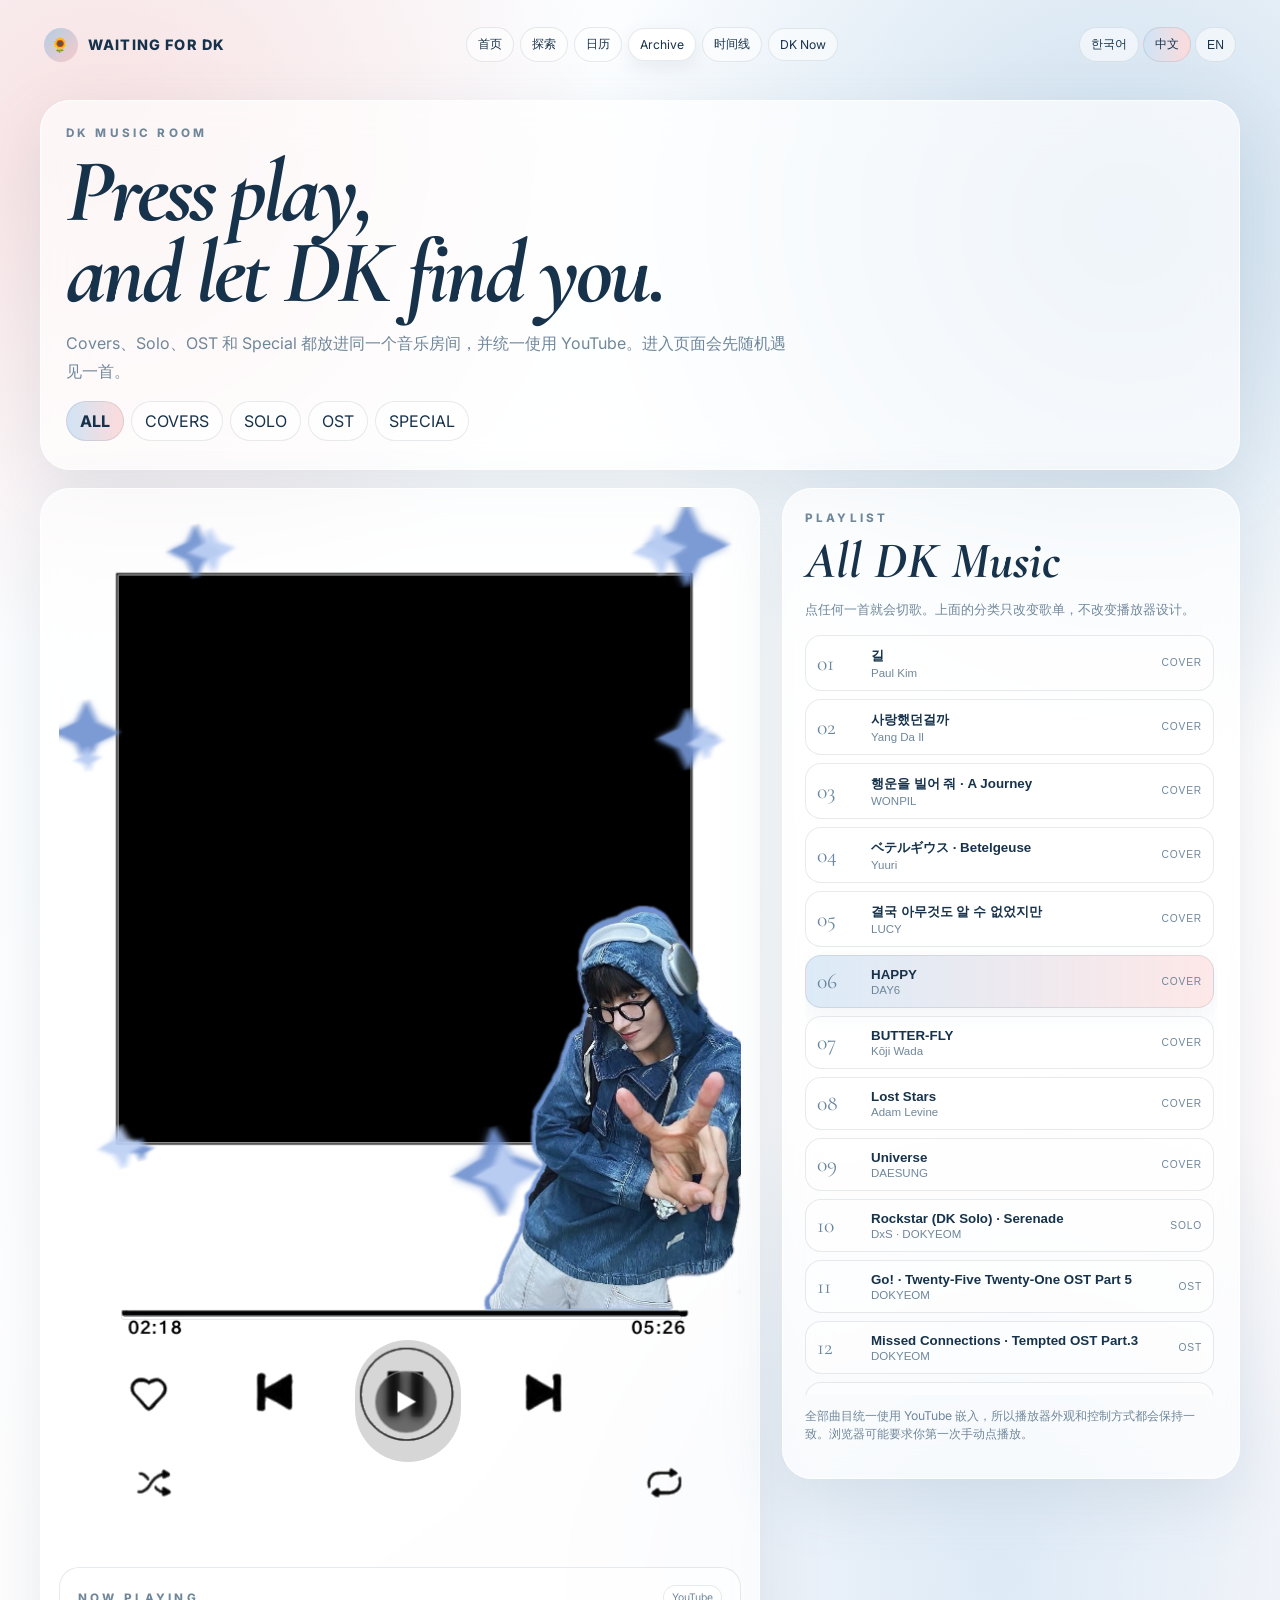
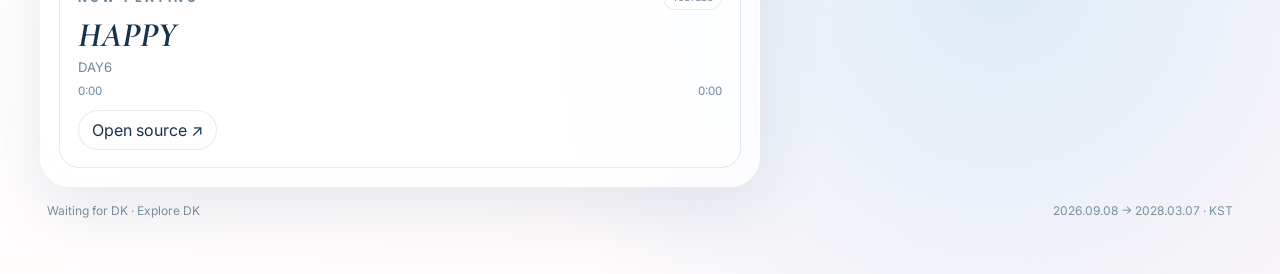
==== commit f487641a: "Add files via upload Switch Music Room to YouTube only" ====
--- a/covers.html
+++ b/covers.html
@@ -14,7 +14,7 @@
 <section class="glass section">
  <div class="eyebrow">DK MUSIC ROOM</div>
  <h1 class="page-title">Press play,<br>and let DK find you.</h1>
- <p class="lede">Covers、Solo、OST 和 Special 都放进同一个音乐房间。进入页面会先随机遇见一首。</p>
+ <p class="lede">Covers、Solo、OST 和 Special 都放进同一个音乐房间，并统一使用 YouTube。进入页面会先随机遇见一首。</p>
  <div class="music-tabs">
    <button class="music-tab active" data-cat="all">ALL</button>
    <button class="music-tab" data-cat="cover">COVERS</button>
@@ -69,7 +69,7 @@
    <h2 class="section-title" id="playlistTitle">All DK Music</h2>
    <p class="small">点任何一首就会切歌。上面的分类只改变歌单，不改变播放器设计。</p>
    <div class="playlist" id="playlist"></div>
-   <p class="player-note">YouTube 曲目使用官方嵌入；Solo / OST / Special 优先使用 Spotify 官方嵌入。浏览器可能要求你第一次手动点播放。</p>
+   <p class="player-note">全部曲目统一使用 YouTube 嵌入，所以播放器外观和控制方式都会保持一致。浏览器可能要求你第一次手动点播放。</p>
  </aside>
 </section>
 
@@ -81,15 +81,12 @@
 <script src="assets/data.js"></script>
 <script src="assets/app.js"></script>
 <script src="https://www.youtube.com/iframe_api"></script>
-<script src="https://open.spotify.com/embed/iframe-api/v1" async></script>
 <script>
 let allTracks=DATA.music||[];
 let filtered=allTracks.slice();
 let currentIndex=0;
 let currentTrack=null;
 let ytPlayer=null;
-let spotifyController=null;
-let spotifyReady=false;
 let shuffleMode=localStorage.getItem("dk-shuffle")==="1";
 let repeatMode=localStorage.getItem("dk-repeat")==="1";
 let currentCategory="all";
@@ -112,13 +109,13 @@
 function favoriteKey(){return currentTrack?`dk-fav-${currentTrack.id}`:"dk-fav-none"}
 function refreshFavorite(){favoriteState.classList.toggle("show",localStorage.getItem(favoriteKey())==="1")}
 function showProvider(provider){
- youtubeStage.style.display=provider==="youtube"?"block":"none";
- spotifyStage.classList.toggle("active",provider==="spotify");
- providerBadge.textContent=provider==="youtube"?"YouTube":"Spotify";
- progressHit.style.opacity=provider==="youtube"?"1":"0";
- progressHit.style.pointerEvents=provider==="youtube"?"auto":"none";
- currentTime.style.opacity=provider==="youtube"?"1":"0";
- duration.style.opacity=provider==="youtube"?"1":"0";
+ youtubeStage.style.display="block";
+ spotifyStage.classList.remove("active");
+ providerBadge.textContent="YouTube";
+ progressHit.style.opacity="1";
+ progressHit.style.pointerEvents="auto";
+ currentTime.style.opacity="1";
+ duration.style.opacity="1";
 }
 function renderPlaylist(){
  playlistTitle.textContent=categoryTitle(currentCategory);
@@ -138,17 +135,7 @@
  if(t.behind){behindLink.href=t.behind;behindLink.style.display=""}else behindLink.style.display="none";
  refreshFavorite();renderPlaylist();
 }
-function loadSpotify(t,autoplay=true){
- showProvider("spotify");
- progressFill.style.width="0%";
- playIcon.textContent="▶";
- if(spotifyController&&spotifyReady){
-   spotifyController.loadUri(`spotify:track:${t.spotify_id}`);
-   if(autoplay)setTimeout(()=>spotifyController.play(),350);
- }else{
-   spotifyStage.innerHTML=`<iframe src="https://open.spotify.com/embed/track/${t.spotify_id}?utm_source=generator" allow="autoplay; clipboard-write; encrypted-media; fullscreen; picture-in-picture" loading="lazy"></iframe>`;
- }
-}
+
 function loadYoutube(t,autoplay=true){
  showProvider("youtube");
  if(ytPlayer&&ytPlayer.loadVideoById){
@@ -160,8 +147,7 @@
  currentIndex=(i+filtered.length)%filtered.length;
  currentTrack=filtered[currentIndex];
  updateMeta(currentTrack);
- if(currentTrack.provider==="youtube")loadYoutube(currentTrack,autoplay);
- else loadSpotify(currentTrack,autoplay);
+ loadYoutube(currentTrack,autoplay);
 }
 function nextTrack(){loadTrack(shuffleMode?randomIndex(currentIndex):currentIndex+1,true)}
 function prevTrack(){loadTrack(shuffleMode?randomIndex(currentIndex):currentIndex-1,true)}
@@ -176,19 +162,12 @@
 shuffleBtn.onclick=()=>{shuffleMode=!shuffleMode;localStorage.setItem("dk-shuffle",shuffleMode?"1":"0");shuffleDot.classList.toggle("show",shuffleMode)};
 repeatBtn.onclick=()=>{repeatMode=!repeatMode;localStorage.setItem("dk-repeat",repeatMode?"1":"0");repeatDot.classList.toggle("show",repeatMode)};
 playBtn.onclick=()=>{
- if(!currentTrack)return;
- if(currentTrack.provider==="youtube"){
-   if(!ytPlayer)return;
-   const s=ytPlayer.getPlayerState();
-   s===YT.PlayerState.PLAYING?ytPlayer.pauseVideo():ytPlayer.playVideo();
- }else if(spotifyController&&spotifyReady){
-   spotifyController.togglePlay();
- }else{
-   window.open(currentTrack.url,"_blank");
- }
+ if(!currentTrack||!ytPlayer)return;
+ const s=ytPlayer.getPlayerState();
+ s===YT.PlayerState.PLAYING?ytPlayer.pauseVideo():ytPlayer.playVideo();
 };
 progressHit.onclick=e=>{
- if(!currentTrack||currentTrack.provider!=="youtube"||!ytPlayer||!ytPlayer.getDuration)return;
+ if(!currentTrack||!ytPlayer||!ytPlayer.getDuration)return;
  const rect=progressHit.getBoundingClientRect(),ratio=Math.max(0,Math.min(1,(e.clientX-rect.left)/rect.width));
  ytPlayer.seekTo(ytPlayer.getDuration()*ratio,true);
 };
@@ -208,36 +187,20 @@
    playerVars:{autoplay:0,controls:0,rel:0,playsinline:1,enablejsapi:1},
    events:{
     onStateChange:e=>{
-      if(currentTrack&&currentTrack.provider==="youtube")playIcon.textContent=e.data===YT.PlayerState.PLAYING?"Ⅱ":"▶";
-      if(e.data===YT.PlayerState.ENDED&&currentTrack&&currentTrack.provider==="youtube"){
+      if(currentTrack)playIcon.textContent=e.data===YT.PlayerState.PLAYING?"Ⅱ":"▶";
+      if(e.data===YT.PlayerState.ENDED&&currentTrack){
         repeatMode?(ytPlayer.seekTo(0),ytPlayer.playVideo()):nextTrack();
       }
     }
    }
  });
  tick=setInterval(()=>{
-   if(!currentTrack||currentTrack.provider!=="youtube"||!ytPlayer||!ytPlayer.getDuration)return;
+   if(!currentTrack||!ytPlayer||!ytPlayer.getDuration)return;
    const dur=ytPlayer.getDuration()||0,cur=ytPlayer.getCurrentTime()||0;
    duration.textContent=formatTime(dur);currentTime.textContent=formatTime(cur);progressFill.style.width=dur?`${cur/dur*100}%`:"0%";
  },500);
 }
 
-window.onSpotifyIframeApiReady=(IFrameAPI)=>{
- const element=document.getElementById("spotifyEmbed");
- const firstSpotify=allTracks.find(t=>t.provider==="spotify");
- if(!firstSpotify)return;
- IFrameAPI.createController(element,{uri:`spotify:track:${firstSpotify.spotify_id}`,width:"100%",height:"100%"},controller=>{
-   spotifyController=controller;spotifyReady=true;
-   controller.addListener("playback_update",e=>{
-     if(currentTrack&&currentTrack.provider==="spotify"){
-       playIcon.textContent=e.data.isPaused?"▶":"Ⅱ";
-       if(e.data.duration&&e.data.position>=e.data.duration-500){
-         if(!e.data.isPaused){repeatMode?controller.seek(0):nextTrack()}
-       }
-     }
-   });
- });
-};
 
 document.addEventListener("DOMContentLoaded",()=>{
  initNav("archive");
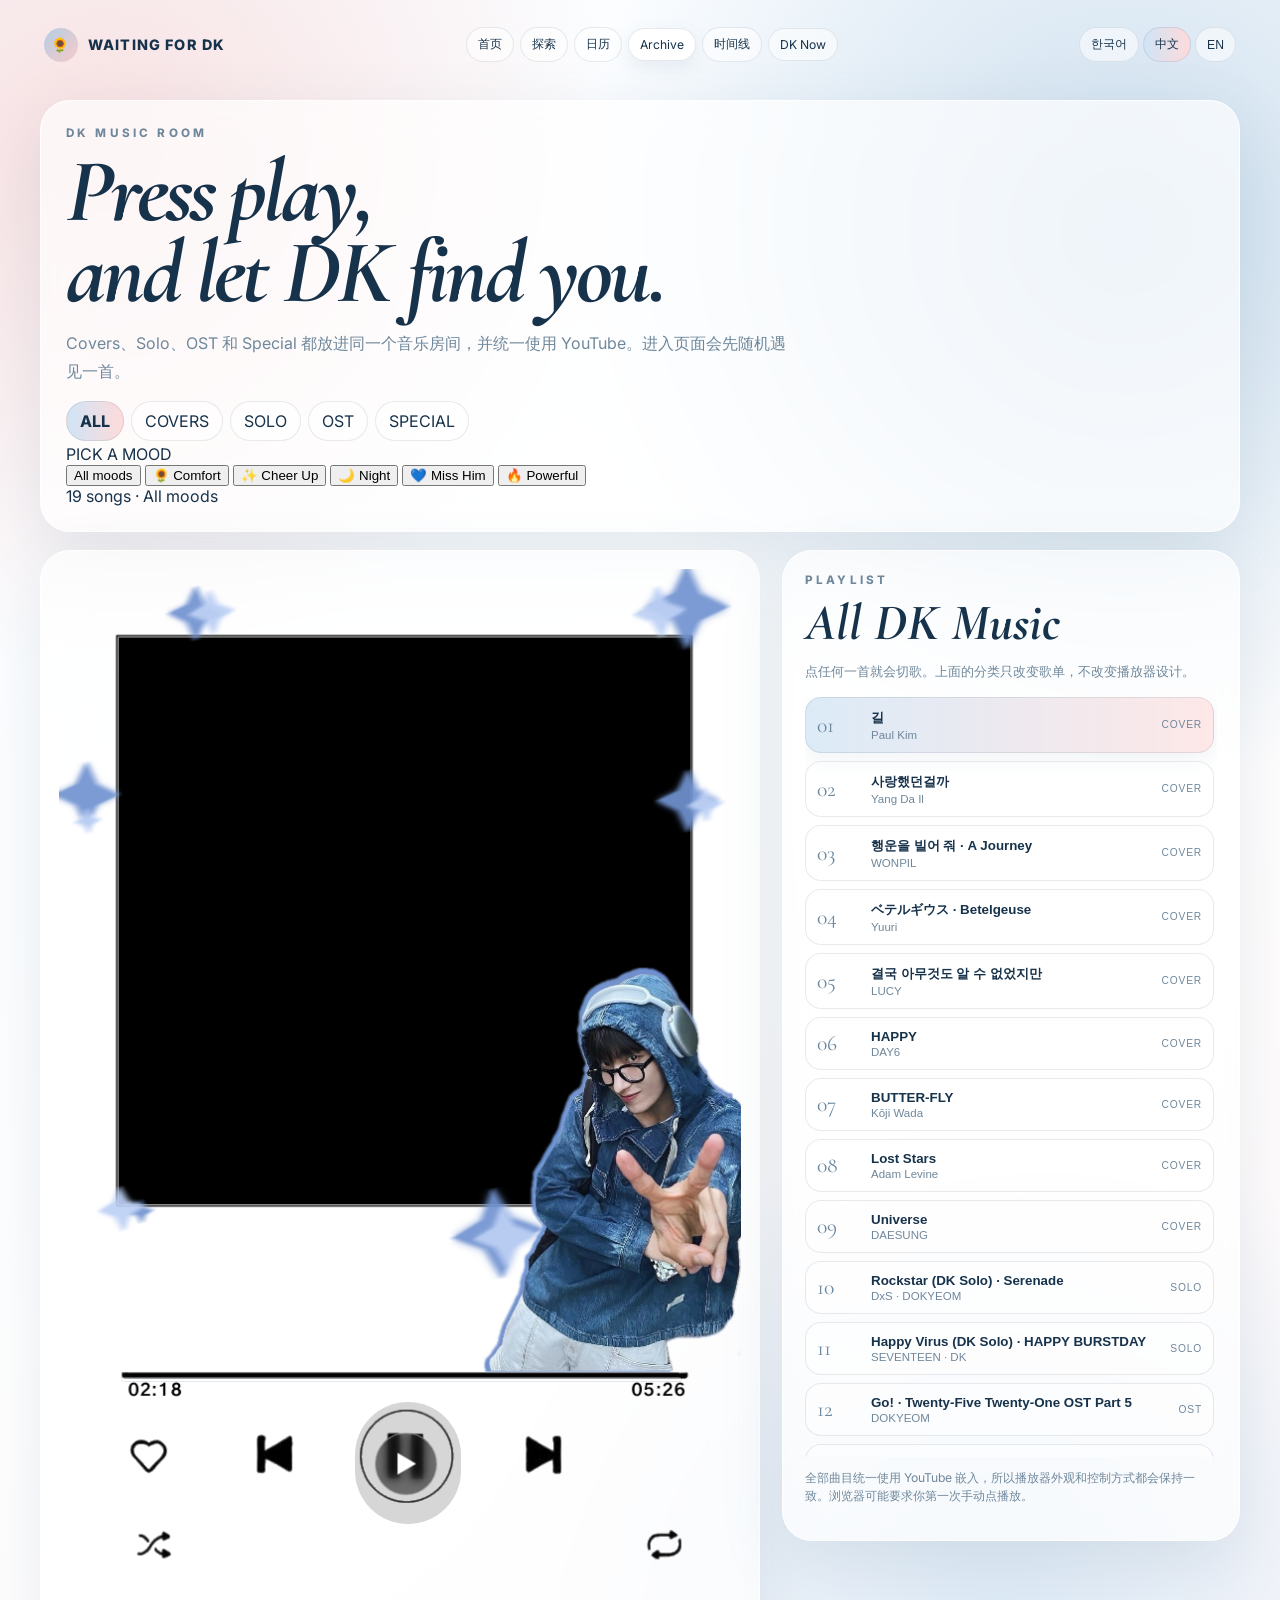
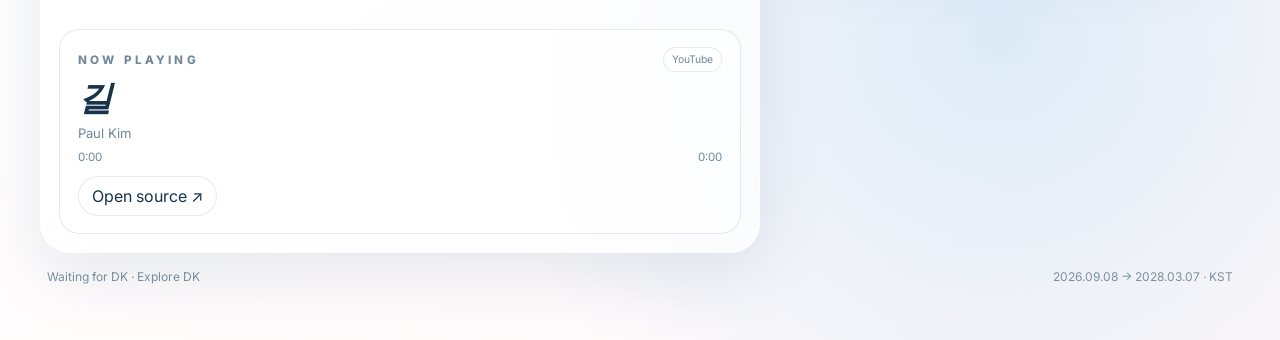
==== commit 39d81292: "Add files via upload Add Mood filters to Music Room" ====
--- a/covers.html
+++ b/covers.html
@@ -21,6 +21,18 @@
    <button class="music-tab" data-cat="solo">SOLO</button>
    <button class="music-tab" data-cat="ost">OST</button>
    <button class="music-tab" data-cat="special">SPECIAL</button>
+ </div>
+ <div class="mood-row">
+   <div class="mood-label">PICK A MOOD</div>
+   <div class="mood-tabs">
+     <button class="mood-tab active" data-mood="all">All moods</button>
+     <button class="mood-tab" data-mood="comfort">🌻 Comfort</button>
+     <button class="mood-tab" data-mood="cheer">✨ Cheer Up</button>
+     <button class="mood-tab" data-mood="night">🌙 Night</button>
+     <button class="mood-tab" data-mood="miss">💙 Miss Him</button>
+     <button class="mood-tab" data-mood="powerful">🔥 Powerful</button>
+   </div>
+   <div class="mood-summary" id="moodSummary">All songs · let DK choose one for you.</div>
  </div>
 </section>
 
@@ -90,6 +102,7 @@
 let shuffleMode=localStorage.getItem("dk-shuffle")==="1";
 let repeatMode=localStorage.getItem("dk-repeat")==="1";
 let currentCategory="all";
+let currentMood="all";
 let tick=null;
 
 function formatTime(sec){
@@ -172,12 +185,26 @@
  ytPlayer.seekTo(ytPlayer.getDuration()*ratio,true);
 };
 
+function applyFilters(chooseRandom=false){
+ filtered=allTracks.filter(t=>{
+   const catOK=currentCategory==="all"||t.category===currentCategory;
+   const moodOK=currentMood==="all"||(t.moods||[]).includes(currentMood);
+   return catOK&&moodOK;
+ });
+ const moodNames={all:"All moods",comfort:"🌻 Comfort",cheer:"✨ Cheer Up",night:"🌙 Night",miss:"💙 Miss Him",powerful:"🔥 Powerful"};
+ moodSummary.textContent=`${filtered.length} song${filtered.length===1?"":"s"} · ${moodNames[currentMood]}`;
+ renderPlaylist();
+ if(chooseRandom&&filtered.length)loadTrack(Math.floor(Math.random()*filtered.length),false);
+}
 function setCategory(cat){
  currentCategory=cat;
  document.querySelectorAll(".music-tab").forEach(b=>b.classList.toggle("active",b.dataset.cat===cat));
- filtered=cat==="all"?allTracks.slice():allTracks.filter(t=>t.category===cat);
- renderPlaylist();
- if(filtered.length)loadTrack(Math.floor(Math.random()*filtered.length),false);
+ applyFilters(true);
+}
+function setMood(mood){
+ currentMood=mood;
+ document.querySelectorAll(".mood-tab").forEach(b=>b.classList.toggle("active",b.dataset.mood===mood));
+ applyFilters(true);
 }
 
 function onYouTubeIframeAPIReady(){
@@ -207,8 +234,9 @@
  shuffleDot.classList.toggle("show",shuffleMode);
  repeatDot.classList.toggle("show",repeatMode);
  document.querySelectorAll(".music-tab").forEach(b=>b.onclick=()=>setCategory(b.dataset.cat));
+ document.querySelectorAll(".mood-tab").forEach(b=>b.onclick=()=>setMood(b.dataset.mood));
  filtered=allTracks.slice();
- renderPlaylist();
+ applyFilters(false);
  if(filtered.length)loadTrack(Math.floor(Math.random()*filtered.length),false);
 });
 </script>
